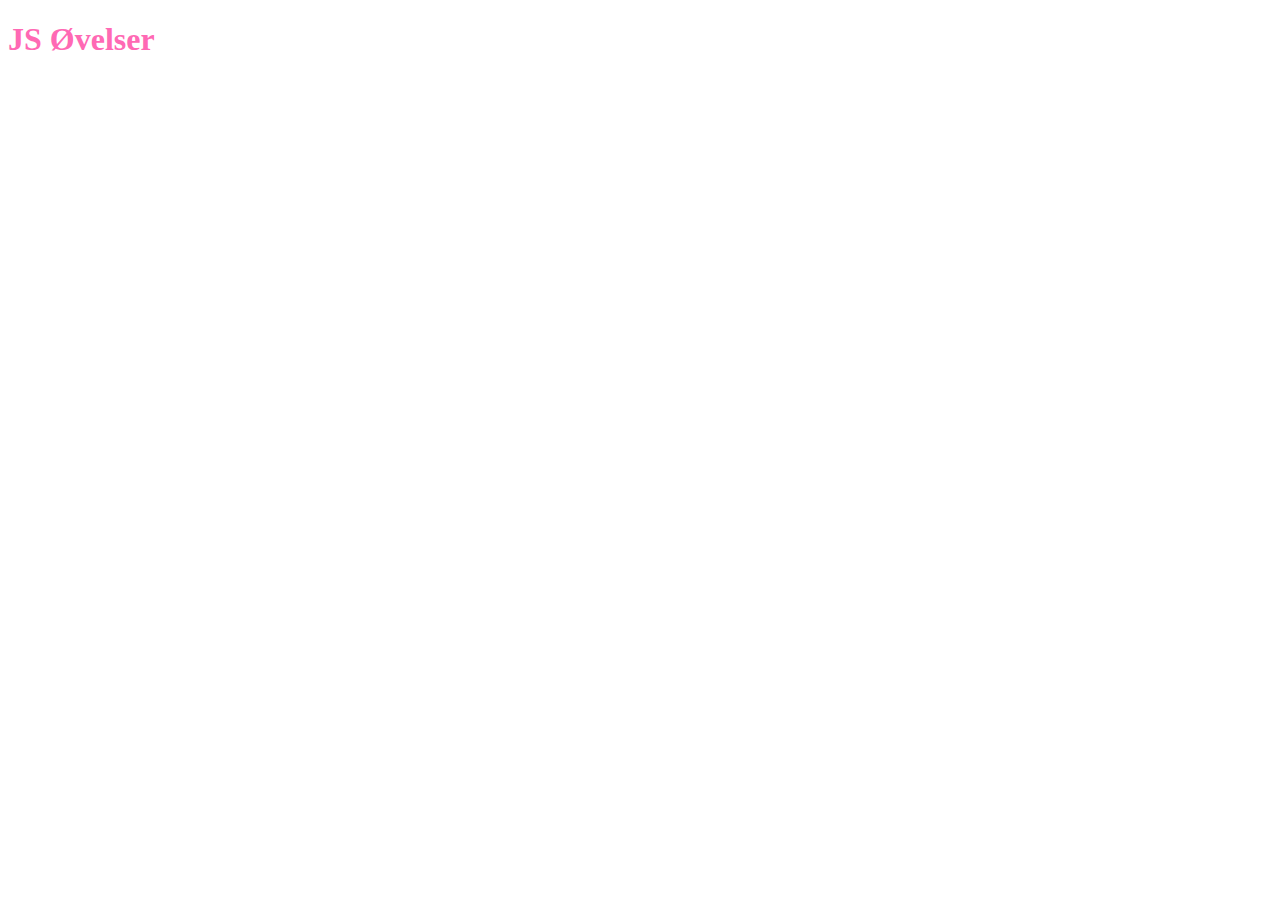
==== Index.html @ eef50bd5 "First" ====
<!DOCTYPE html>
<html lang="da">
  <head>
    <meta charset="UTF-8" />
    <meta name="viewport" content="width=device-width, initial-scale=1.0" />
    <title>JS øvelser</title>
    <link rel="stylesheet" href="css.css" />
  </head>
  <body>
    <h1>JS Øvelser</h1>
    <script src="js.js"></script>
  </body>
</html>
---- css.css ----
h1 {
  color: hotpink;
}
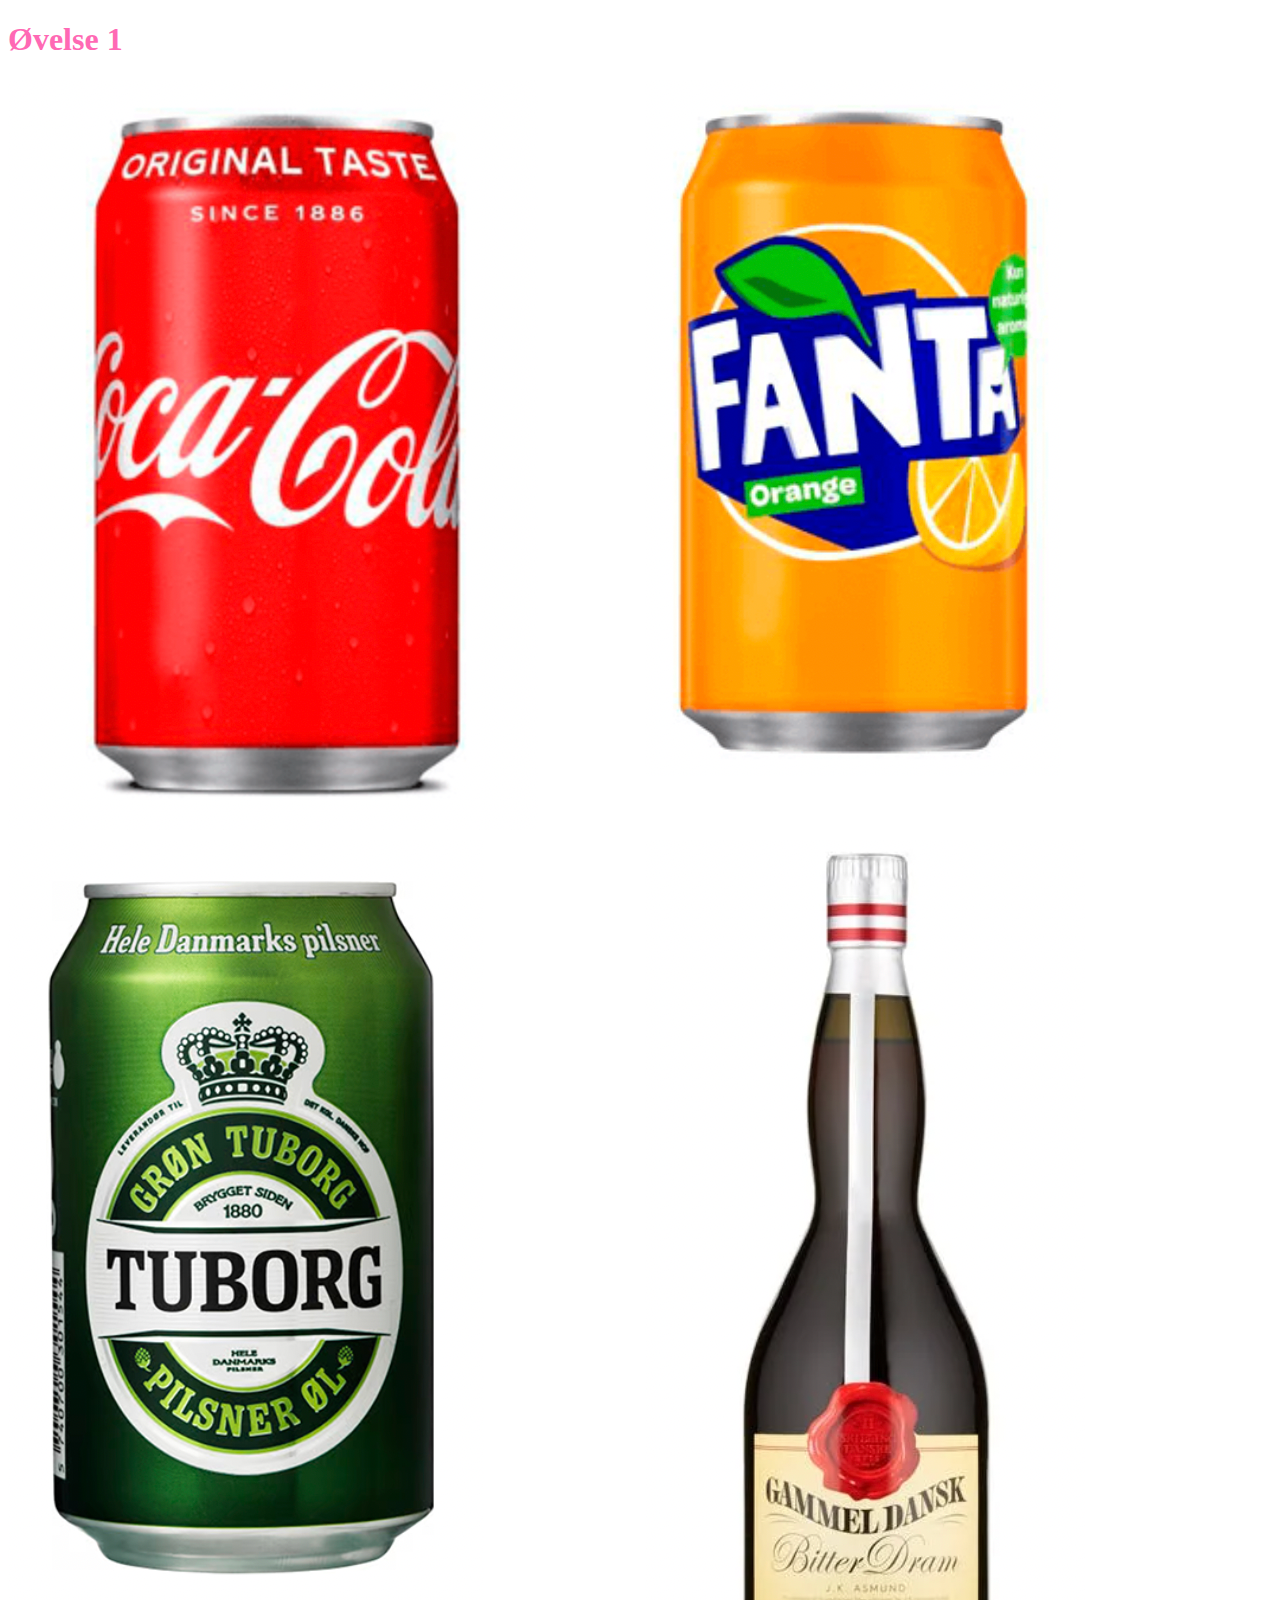
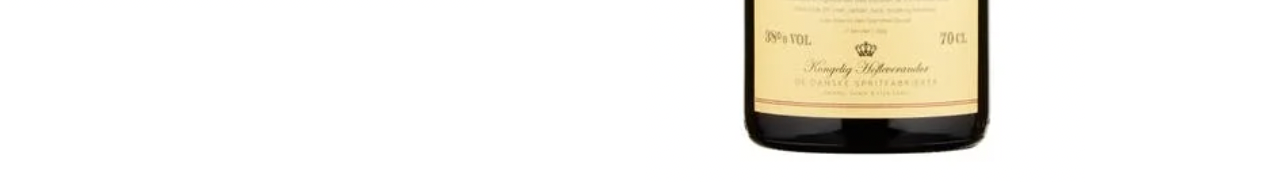
==== commit ca6e2092: "bedste udgave" ====
--- a/Index.html
+++ b/Index.html
@@ -7,7 +7,13 @@
     <link rel="stylesheet" href="css.css" />
   </head>
   <body>
-    <h1>JS Øvelser</h1>
+    <h1>Øvelse 1</h1>
+    <div class="opgave_1">
+      <img id="knapElement" src="img/cola.png" alt="Cola" />
+      <img id="knapElement2" src="img/fanta.png" alt="Fanta" />
+      <img id="knapElement3" src="img/oel.png" alt="Øl" />
+      <img id="knapElement4" src="img/snaps.png" alt="Snaps" />
+    </div>
     <script src="js.js"></script>
   </body>
 </html>
--- a/css.css
+++ b/css.css
@@ -1,3 +1,9 @@
 h1 {
   color: hotpink;
 }
+
+.opgave_1 {
+  display: grid;
+  grid-template-columns: repeat(2, 1fr);
+  gap: 10px;
+}
